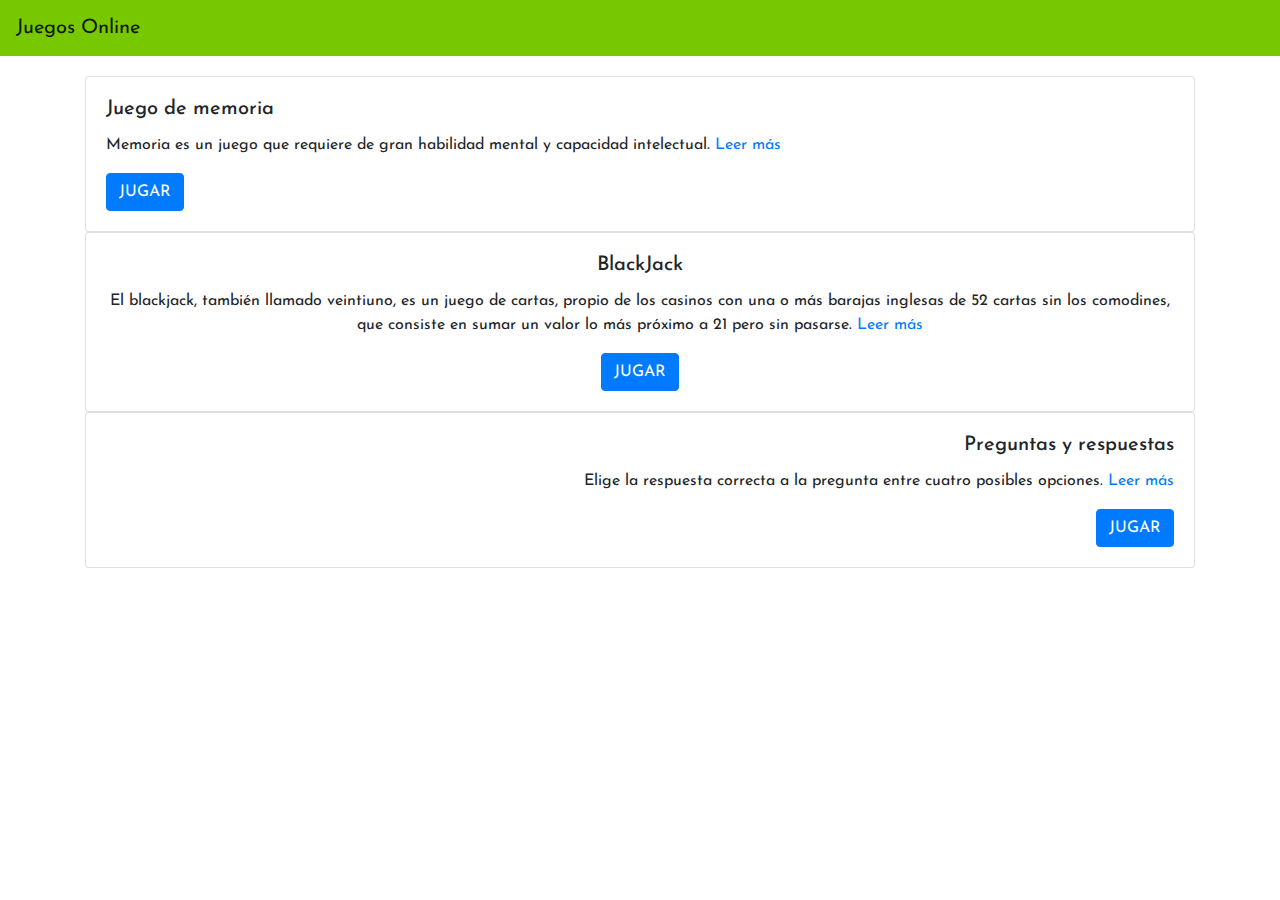
==== index.html @ 50e5445e "first commit" ====
<!DOCTYPE html>
<html>
<head>
	<meta charset="utf-8">
    <meta name="viewport" content="width=device-width, initial-scale=1, shrink-to-fit=no">
    <meta name="description" content="Aplicación de juegos online en JavaScript y jQuery">
    <meta name="author" content="Georgios Botas Recchia">
	<title>Juegos online!</title>

	<!--Bootstrap-->
	<link rel="stylesheet" href="https://stackpath.bootstrapcdn.com/bootstrap/4.4.1/css/bootstrap.min.css" integrity="sha384-Vkoo8x4CGsO3+Hhxv8T/Q5PaXtkKtu6ug5TOeNV6gBiFeWPGFN9MuhOf23Q9Ifjh" crossorigin="anonymous">

	<!-- Estilos-->
	<link rel="stylesheet" type="text/css" href="style.css">

	<!--Fuentes-->
	<link href="https://fonts.googleapis.com/css?family=Josefin+Sans&display=swap" rel="stylesheet">

</head>
<body>

	<nav class="navbar navbar-light bg-light">
	  <a class="navbar-brand" href="index.html">Juegos Online</a>
	</nav>

	<div class="container container-top">
		<div class="card">
		  <div class="card-body">
		    <h5 class="card-title">Juego de memoria</h5>
		    <p class="card-text">Memoria es un juego que requiere de gran habilidad mental y capacidad intelectual.
		    	<a href="#">Leer más</a>
		    </p>
		    <a href="memoria.html" class="btn btn-primary">JUGAR</a>
		  </div>
		</div>

		<div class="card text-center">
		  <div class="card-body">
		    <h5 class="card-title">BlackJack</h5>
		    <p class="card-text">El blackjack, también llamado veintiuno, es un juego de cartas, propio de los casinos con una o más barajas inglesas de 52 cartas sin los comodines, que consiste en sumar un valor lo más próximo a 21 pero sin pasarse.
		    	<a href="#">Leer más</a>
		    </p>
		    <a href="#" class="btn btn-primary">JUGAR</a>
		  </div>
		</div>

		<div class="card text-right">
		  <div class="card-body">
		    <h5 class="card-title">Preguntas y respuestas</h5>
		    <p class="card-text">Elige la respuesta correcta a la pregunta entre cuatro posibles opciones. 
		    	<a href="#">Leer más</a>
		    </p>
		    <a href="#" class="btn btn-primary">JUGAR</a>
		  </div>
		</div>
	</div>
</body>
</html>
---- style.css ----
body {
	font-family: 'Josefin Sans', sans-serif;
}

.bg-light {
    background-color: rgb(120, 200, 0) !important;
}

.container-top{
	padding-top: 20px;
}

.img-memory{
	border: solid;
	border-color: rgb(120, 200, 0);
	margin: 15px;
}
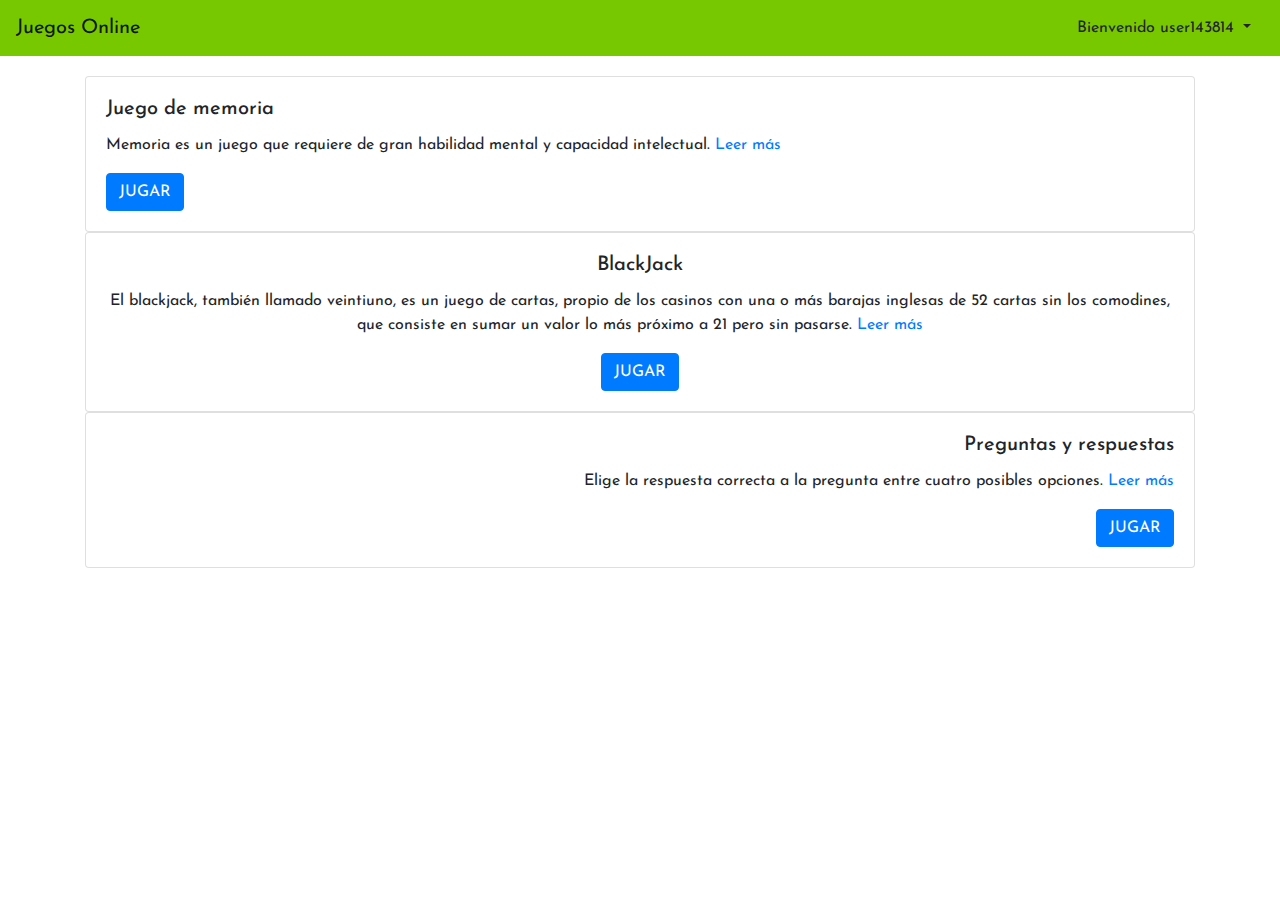
==== commit 1b3dd05c: "records localStorage memory y qt-resp" ====
--- a/index.html
+++ b/index.html
@@ -7,8 +7,12 @@
     <meta name="author" content="Georgios Botas Recchia">
 	<title>Juegos online!</title>
 
+	<!--jQuery-->
+	<script src="https://ajax.googleapis.com/ajax/libs/jquery/3.4.1/jquery.min.js"></script>
+
 	<!--Bootstrap-->
-	<link rel="stylesheet" href="https://stackpath.bootstrapcdn.com/bootstrap/4.4.1/css/bootstrap.min.css" integrity="sha384-Vkoo8x4CGsO3+Hhxv8T/Q5PaXtkKtu6ug5TOeNV6gBiFeWPGFN9MuhOf23Q9Ifjh" crossorigin="anonymous">
+	<link rel="stylesheet" href="assets/bootstrap/bootstrap.css">
+	<script src="assets/bootstrap/bootstrap.js"></script>
 
 	<!-- Estilos-->
 	<link rel="stylesheet" type="text/css" href="style.css">
@@ -16,11 +20,23 @@
 	<!--Fuentes-->
 	<link href="https://fonts.googleapis.com/css?family=Josefin+Sans&display=swap" rel="stylesheet">
 
+	<!--sessionStorage y prompt username-->
+	<script src="js/sessionStorage.js"></script>
+	
 </head>
 <body>
 
 	<nav class="navbar navbar-light bg-light">
-	  <a class="navbar-brand" href="index.html">Juegos Online</a>
+		<a class="navbar-brand" href="index.html">Juegos Online</a>
+		<div class="dropdown">
+		  <a class="btn dropdown-toggle" href="#" role="button" id="dropdownMenuLink" data-toggle="dropdown" aria-haspopup="true" aria-expanded="false">
+		    <span id="welcome"></span>
+		  </a>
+
+		  <div class="dropdown-menu" aria-labelledby="dropdownMenuLink">
+		    <a class="dropdown-item" href="registros.html">Registros</a>
+		  </div>
+		</div>
 	</nav>
 
 	<div class="container container-top">
@@ -30,7 +46,7 @@
 		    <p class="card-text">Memoria es un juego que requiere de gran habilidad mental y capacidad intelectual.
 		    	<a href="#">Leer más</a>
 		    </p>
-		    <a href="memoria.html" class="btn btn-primary">JUGAR</a>
+		    <a href="juegos/memoria.html" class="btn btn-primary">JUGAR</a>
 		  </div>
 		</div>
 
@@ -50,9 +66,10 @@
 		    <p class="card-text">Elige la respuesta correcta a la pregunta entre cuatro posibles opciones. 
 		    	<a href="#">Leer más</a>
 		    </p>
-		    <a href="#" class="btn btn-primary">JUGAR</a>
+		    <a href="juegos/pre-resp.html" class="btn btn-primary">JUGAR</a>
 		  </div>
 		</div>
 	</div>
+
 </body>
 </html>--- a/style.css
+++ b/style.css
@@ -10,8 +10,53 @@
 	padding-top: 20px;
 }
 
+
+/*
+*	Memoria
+*/
 .img-memory{
 	border: solid;
 	border-color: rgb(120, 200, 0);
 	margin: 15px;
+}
+
+#cronometro{
+	margin-left: 15px;
+}
+
+#cronometro span{
+	padding-right: 10px;
+	float: left;
+}
+
+
+/*
+*	Preg y Resp
+*/
+button#qt{
+	border: solid;
+    border-color: rgb(120, 200, 0);
+}
+
+.list-group-item-success {
+    color: #155724 !important;
+    background-color: #c3e6cb !important;
+}
+
+.list-group-item-danger {
+    color: #721c24 !important;
+    background-color: #f5c6cb !important;
+}
+
+.list-group-item-dark {
+    color: #1b1e21 !important;
+    background-color: #c6c8ca !important;
+}
+
+
+/*
+*	Registros
+*/
+.text-center{
+	text-align: center;
 }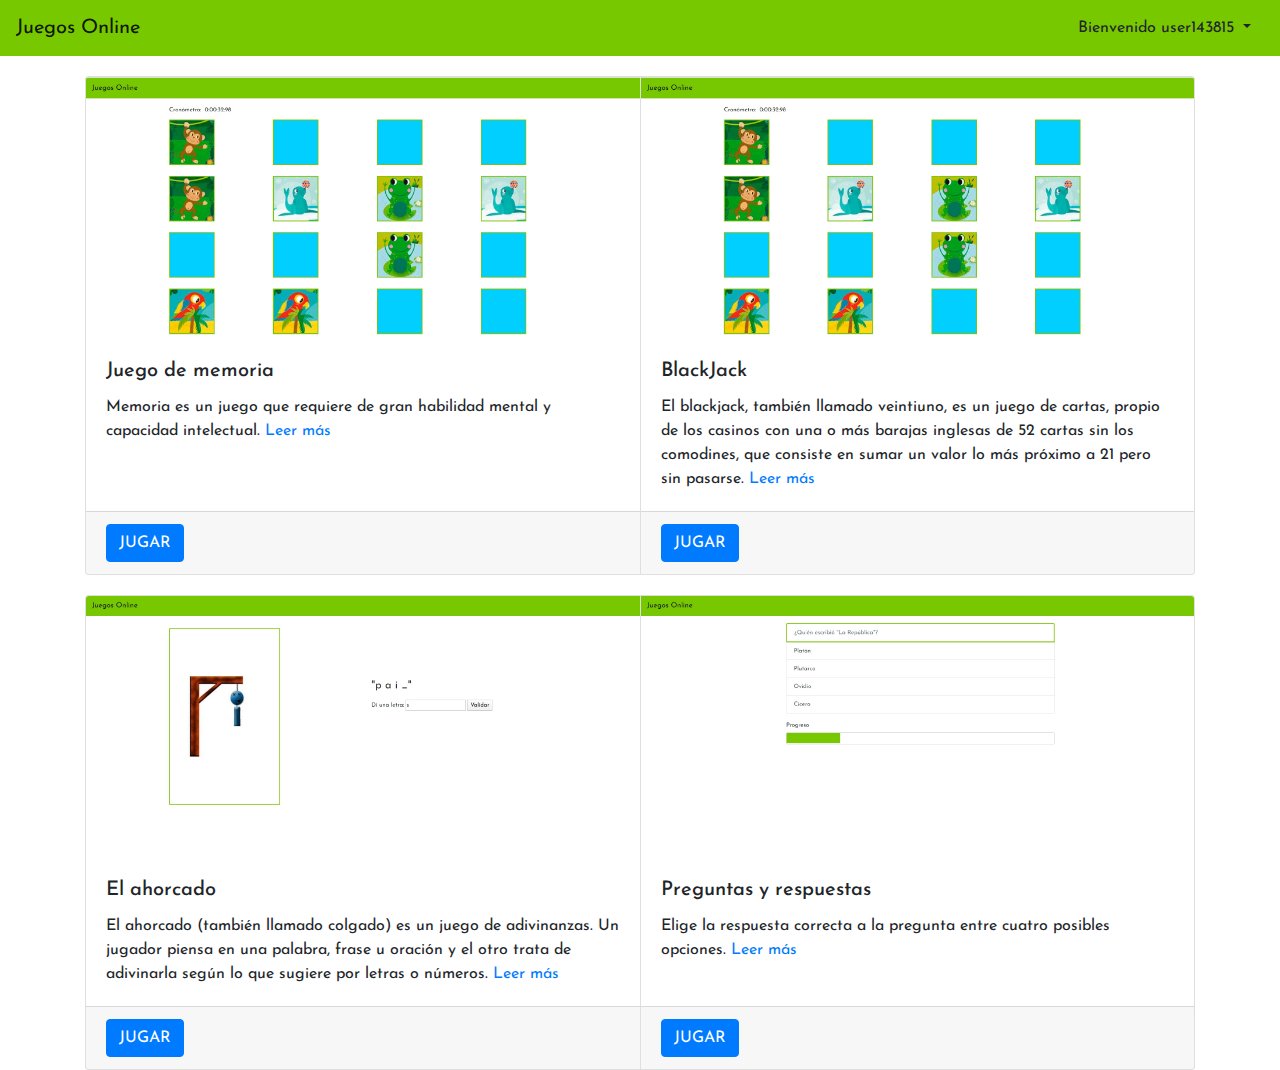
==== commit d998d1af: "media query, hangman game" ====
--- a/index.html
+++ b/index.html
@@ -40,33 +40,69 @@
 	</nav>
 
 	<div class="container container-top">
-		<div class="card">
-		  <div class="card-body">
-		    <h5 class="card-title">Juego de memoria</h5>
-		    <p class="card-text">Memoria es un juego que requiere de gran habilidad mental y capacidad intelectual.
-		    	<a href="#">Leer más</a>
-		    </p>
-		    <a href="juegos/memoria.html" class="btn btn-primary">JUGAR</a>
+		<div class="card-group">
+		  <div class="card">
+		    <img src="assets/back-mem.jpg" class="card-img-top" alt="juego de memoria">
+		    <div class="card-body">
+		      <h5 class="card-title">Juego de memoria</h5>
+		      <p class="card-text">
+		      	Memoria es un juego que requiere de gran habilidad mental y capacidad intelectual.
+		      	<a href="#">Leer más</a>
+		  	  </p>
+		    </div>
+		    <div class="card-footer">
+		      <small class="text-muted">
+		      	<a href="juegos/memoria.html" class="btn btn-primary">JUGAR</a>
+		      </small>
+		    </div>
+		  </div>
+		  <div class="card">
+		    <img src="assets/back-mem.jpg" class="card-img-top" alt="juego de cartas 21">
+		    <div class="card-body">
+		      <h5 class="card-title">BlackJack</h5>
+		      <p class="card-text">
+		      	El blackjack, también llamado veintiuno, es un juego de cartas, propio de los casinos con una o más barajas inglesas de 52 cartas sin los comodines, que consiste en sumar un valor lo más próximo a 21 pero sin pasarse.
+		      	<a href="#">Leer más</a>
+		      </p>
+		    </div>
+		    <div class="card-footer">
+		      <small class="text-muted">
+		      	<a href="#" class="btn btn-primary">JUGAR</a>
+		      </small>
+		    </div>
 		  </div>
 		</div>
 
-		<div class="card text-center">
-		  <div class="card-body">
-		    <h5 class="card-title">BlackJack</h5>
-		    <p class="card-text">El blackjack, también llamado veintiuno, es un juego de cartas, propio de los casinos con una o más barajas inglesas de 52 cartas sin los comodines, que consiste en sumar un valor lo más próximo a 21 pero sin pasarse.
-		    	<a href="#">Leer más</a>
-		    </p>
-		    <a href="#" class="btn btn-primary">JUGAR</a>
+		<div class="card-group container-top">
+		  <div class="card">
+		    <img src="assets/back-hangman.jpg" class="card-img-top" alt="juego del ahorcado">
+		    <div class="card-body">
+		      <h5 class="card-title">El ahorcado</h5>
+		      <p class="card-text">
+		      	El ahorcado (también llamado colgado) es un juego de adivinanzas. Un jugador piensa en una palabra, frase u oración y el otro trata de adivinarla según lo que sugiere por letras o números.
+		      	<a href="#">Leer más</a>
+		  	  </p>
+		    </div>
+		    <div class="card-footer">
+		      <small class="text-muted">
+		      	<a href="juegos/ahorcado.html" class="btn btn-primary">JUGAR</a>
+		      </small>
+		    </div>
 		  </div>
-		</div>
-
-		<div class="card text-right">
-		  <div class="card-body">
-		    <h5 class="card-title">Preguntas y respuestas</h5>
-		    <p class="card-text">Elige la respuesta correcta a la pregunta entre cuatro posibles opciones. 
-		    	<a href="#">Leer más</a>
-		    </p>
-		    <a href="juegos/pre-resp.html" class="btn btn-primary">JUGAR</a>
+		  <div class="card">
+		    <img src="assets/back-qt.jpg" class="card-img-top" alt="juego preguntas y respuestas">
+		    <div class="card-body">
+		      <h5 class="card-title">Preguntas y respuestas</h5>
+		      <p class="card-text">
+		      	Elige la respuesta correcta a la pregunta entre cuatro posibles opciones.
+		      	<a href="#">Leer más</a>
+		      </p>
+		    </div>
+		    <div class="card-footer">
+		      <small class="text-muted">
+		      	<a href="juegos/pre-resp.html" class="btn btn-primary">JUGAR</a>
+		      </small>
+		    </div>
 		  </div>
 		</div>
 	</div>
--- a/style.css
+++ b/style.css
@@ -8,13 +8,14 @@
 
 .container-top{
 	padding-top: 20px;
+	position: relative;
 }
 
 
 /*
 *	Memoria
 */
-.img-memory{
+.img-memory, .img-hangman{
 	border: solid;
 	border-color: rgb(120, 200, 0);
 	margin: 15px;
@@ -53,10 +54,48 @@
     background-color: #c6c8ca !important;
 }
 
+/*
+*	Barra de progreso
+*/
+.ui-widget-header {
+    background: rgb(120, 200, 0) !important;
+}
+
+/*
+*	Ahorcado
+*/
+#word {
+	padding-top: 150px;
+}
+
+#word p{
+	font-size: 30px;
+}
+
 
 /*
 *	Registros
 */
 .text-center{
 	text-align: center;
+}
+
+@media only screen and (max-width: 768px) {
+
+	.col-media-hangman {
+		position: absolute;
+		bottom: -120px;
+		left: 20px;
+	}
+
+	.col-media-qt{
+	    flex: 0 0 100%;
+		max-width: 100%;
+	}
+
+	.col-media-memory{
+		flex: 0 0 50%;
+		max-width: 50%;
+	}
+
 }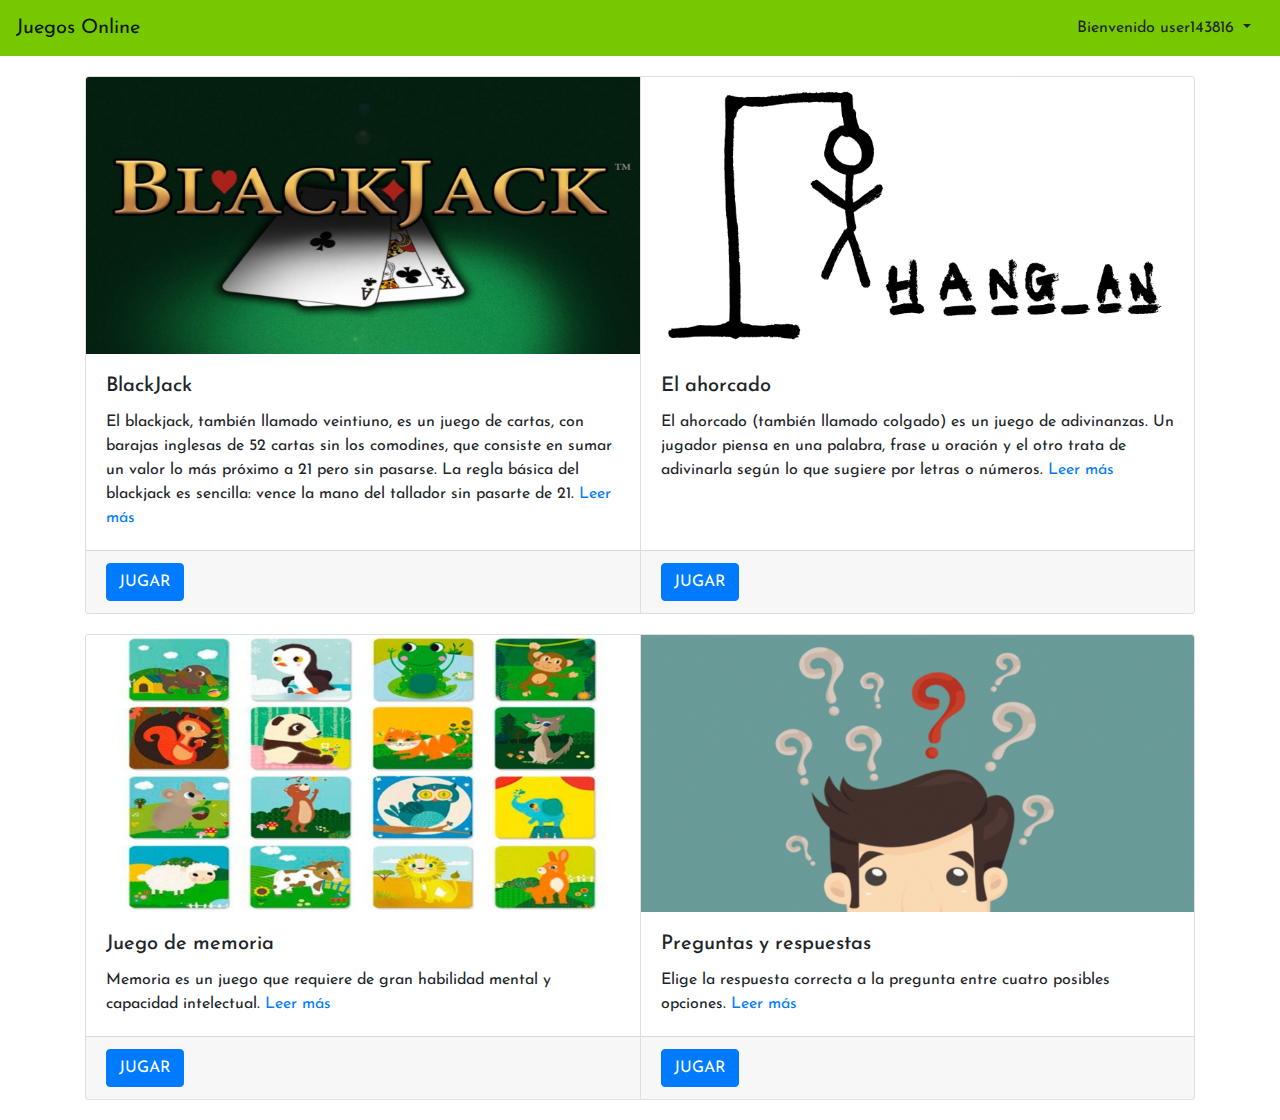
==== commit 97bf73be: "blackjack" ====
--- a/index.html
+++ b/index.html
@@ -39,8 +39,41 @@
 		</div>
 	</nav>
 
-	<div class="container container-top">
+	<div class="container index">
 		<div class="card-group">
+		  <div class="card">
+		    <img src="assets/back-bj.jpg" class="card-img-top" alt="juego de cartas 21">
+		    <div class="card-body">
+		      <h5 class="card-title">BlackJack</h5>
+		      <p class="card-text">
+		      	El blackjack, también llamado veintiuno, es un juego de cartas, con barajas inglesas de 52 cartas sin los comodines, que consiste en sumar un valor lo más próximo a 21 pero sin pasarse. La regla básica del blackjack es sencilla: vence la mano del tallador sin pasarte de 21.
+		      	<a href="leer-mas.html">Leer más</a>
+		      </p>
+		    </div>
+		    <div class="card-footer">
+		      <small class="text-muted">
+		      	<a href="juegos/black-jack.html" class="btn btn-primary">JUGAR</a>
+		      </small>
+		    </div>
+		  </div>
+		  <div class="card">
+		    <img src="assets/back-hangman.jpg" class="card-img-top" alt="juego del ahorcado">
+		    <div class="card-body">
+		      <h5 class="card-title">El ahorcado</h5>
+		      <p class="card-text">
+		      	El ahorcado (también llamado colgado) es un juego de adivinanzas. Un jugador piensa en una palabra, frase u oración y el otro trata de adivinarla según lo que sugiere por letras o números.
+		      	<a href="#">Leer más</a>
+		  	  </p>
+		    </div>
+		    <div class="card-footer">
+		      <small class="text-muted">
+		      	<a href="juegos/ahorcado.html" class="btn btn-primary">JUGAR</a>
+		      </small>
+		    </div>
+		  </div>
+		</div>
+
+		<div class="card-group container-top">
 		  <div class="card">
 		    <img src="assets/back-mem.jpg" class="card-img-top" alt="juego de memoria">
 		    <div class="card-body">
@@ -56,39 +89,7 @@
 		      </small>
 		    </div>
 		  </div>
-		  <div class="card">
-		    <img src="assets/back-mem.jpg" class="card-img-top" alt="juego de cartas 21">
-		    <div class="card-body">
-		      <h5 class="card-title">BlackJack</h5>
-		      <p class="card-text">
-		      	El blackjack, también llamado veintiuno, es un juego de cartas, propio de los casinos con una o más barajas inglesas de 52 cartas sin los comodines, que consiste en sumar un valor lo más próximo a 21 pero sin pasarse.
-		      	<a href="#">Leer más</a>
-		      </p>
-		    </div>
-		    <div class="card-footer">
-		      <small class="text-muted">
-		      	<a href="#" class="btn btn-primary">JUGAR</a>
-		      </small>
-		    </div>
-		  </div>
-		</div>
 
-		<div class="card-group container-top">
-		  <div class="card">
-		    <img src="assets/back-hangman.jpg" class="card-img-top" alt="juego del ahorcado">
-		    <div class="card-body">
-		      <h5 class="card-title">El ahorcado</h5>
-		      <p class="card-text">
-		      	El ahorcado (también llamado colgado) es un juego de adivinanzas. Un jugador piensa en una palabra, frase u oración y el otro trata de adivinarla según lo que sugiere por letras o números.
-		      	<a href="#">Leer más</a>
-		  	  </p>
-		    </div>
-		    <div class="card-footer">
-		      <small class="text-muted">
-		      	<a href="juegos/ahorcado.html" class="btn btn-primary">JUGAR</a>
-		      </small>
-		    </div>
-		  </div>
 		  <div class="card">
 		    <img src="assets/back-qt.jpg" class="card-img-top" alt="juego preguntas y respuestas">
 		    <div class="card-body">
--- a/style.css
+++ b/style.css
@@ -8,6 +8,12 @@
 
 .container-top{
 	padding-top: 20px;
+	position: relative;
+}
+
+.index{
+	padding-top: 20px;
+	padding-bottom: 20px;
 	position: relative;
 }
 
@@ -65,7 +71,7 @@
 *	Ahorcado
 */
 #word {
-	padding-top: 150px;
+	padding-top: 10px;
 }
 
 #word p{
@@ -80,11 +86,40 @@
 	text-align: center;
 }
 
+/*
+*	BlackJack
+*/
+.back-color{
+	background-color: #006400; 
+}
+
+.img-bj, #points {
+	margin: 15px;
+	padding-left: 15px;
+}
+
+#deck-length, #points, #points-house{
+	color: #ffffff;
+	padding-top: 50px;
+}
+
+.points-house{
+	padding-left: 15px;
+}
+
+.center {
+  margin: auto;
+  width: 50%;
+  border: 3px solid green;
+  padding: 10px;
+}
+
 @media only screen and (max-width: 768px) {
 
 	.col-media-hangman {
 		position: absolute;
-		bottom: -120px;
+		padding-top: 520px;
+		/*bottom: -140px;*/
 		left: 20px;
 	}
 
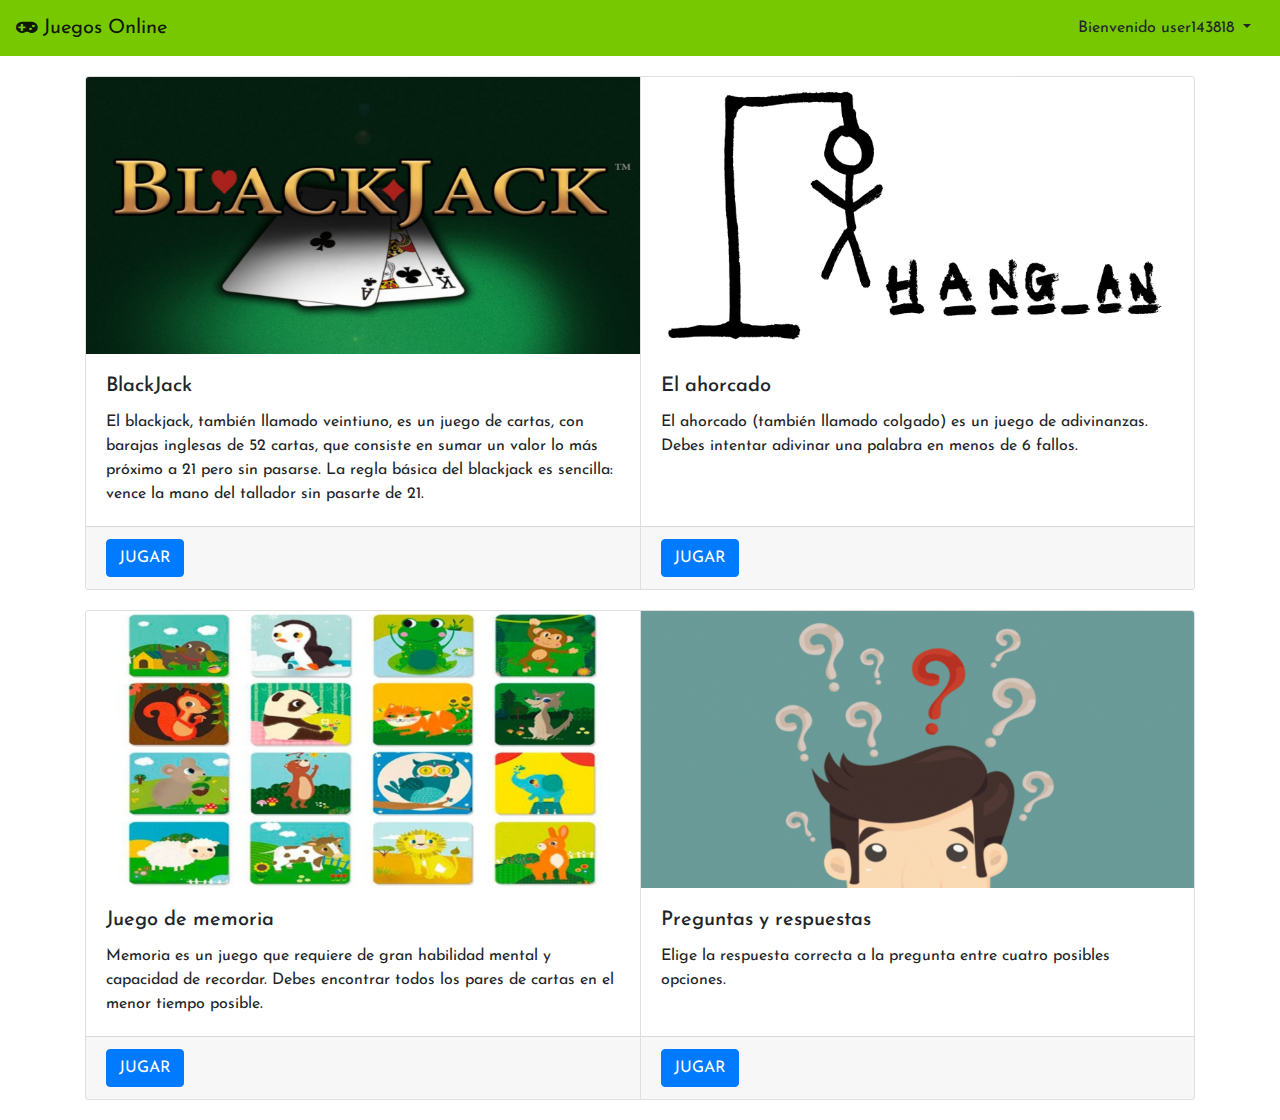
==== commit 3882afa0: "ultimas modificaciones" ====
--- a/index.html
+++ b/index.html
@@ -20,6 +20,9 @@
 	<!--Fuentes-->
 	<link href="https://fonts.googleapis.com/css?family=Josefin+Sans&display=swap" rel="stylesheet">
 
+	<!--Iconos-->
+	<link href="https://stackpath.bootstrapcdn.com/font-awesome/4.7.0/css/font-awesome.min.css" rel="stylesheet" integrity="sha384-wvfXpqpZZVQGK6TAh5PVlGOfQNHSoD2xbE+QkPxCAFlNEevoEH3Sl0sibVcOQVnN" crossorigin="anonymous">
+
 	<!--sessionStorage y prompt username-->
 	<script src="js/sessionStorage.js"></script>
 	
@@ -27,7 +30,10 @@
 <body>
 
 	<nav class="navbar navbar-light bg-light">
-		<a class="navbar-brand" href="index.html">Juegos Online</a>
+		<a class="navbar-brand" href="index.html">
+			<i class="fa fa-gamepad"></i>
+			Juegos Online
+		</a>
 		<div class="dropdown">
 		  <a class="btn dropdown-toggle" href="#" role="button" id="dropdownMenuLink" data-toggle="dropdown" aria-haspopup="true" aria-expanded="false">
 		    <span id="welcome"></span>
@@ -46,8 +52,7 @@
 		    <div class="card-body">
 		      <h5 class="card-title">BlackJack</h5>
 		      <p class="card-text">
-		      	El blackjack, también llamado veintiuno, es un juego de cartas, con barajas inglesas de 52 cartas sin los comodines, que consiste en sumar un valor lo más próximo a 21 pero sin pasarse. La regla básica del blackjack es sencilla: vence la mano del tallador sin pasarte de 21.
-		      	<a href="leer-mas.html">Leer más</a>
+		      	El blackjack, también llamado veintiuno, es un juego de cartas, con barajas inglesas de 52 cartas, que consiste en sumar un valor lo más próximo a 21 pero sin pasarse. La regla básica del blackjack es sencilla: vence la mano del tallador sin pasarte de 21.
 		      </p>
 		    </div>
 		    <div class="card-footer">
@@ -61,8 +66,7 @@
 		    <div class="card-body">
 		      <h5 class="card-title">El ahorcado</h5>
 		      <p class="card-text">
-		      	El ahorcado (también llamado colgado) es un juego de adivinanzas. Un jugador piensa en una palabra, frase u oración y el otro trata de adivinarla según lo que sugiere por letras o números.
-		      	<a href="#">Leer más</a>
+		      	El ahorcado (también llamado colgado) es un juego de adivinanzas. Debes intentar adivinar una palabra en menos de 6 fallos.
 		  	  </p>
 		    </div>
 		    <div class="card-footer">
@@ -79,8 +83,7 @@
 		    <div class="card-body">
 		      <h5 class="card-title">Juego de memoria</h5>
 		      <p class="card-text">
-		      	Memoria es un juego que requiere de gran habilidad mental y capacidad intelectual.
-		      	<a href="#">Leer más</a>
+		      	Memoria es un juego que requiere de gran habilidad mental y capacidad de recordar. Debes encontrar todos los pares de cartas en el menor tiempo posible.
 		  	  </p>
 		    </div>
 		    <div class="card-footer">
@@ -96,7 +99,6 @@
 		      <h5 class="card-title">Preguntas y respuestas</h5>
 		      <p class="card-text">
 		      	Elige la respuesta correcta a la pregunta entre cuatro posibles opciones.
-		      	<a href="#">Leer más</a>
 		      </p>
 		    </div>
 		    <div class="card-footer">
--- a/style.css
+++ b/style.css
@@ -93,9 +93,18 @@
 	background-color: #006400; 
 }
 
-.img-bj, #points {
+.img-bj, .img-bj-deck, #points {
 	margin: 15px;
 	padding-left: 15px;
+}
+
+#stats {
+    border: none;
+    margin: 5px;
+}
+
+#lose{
+	padding-left: 10px;
 }
 
 #deck-length, #points, #points-house{
